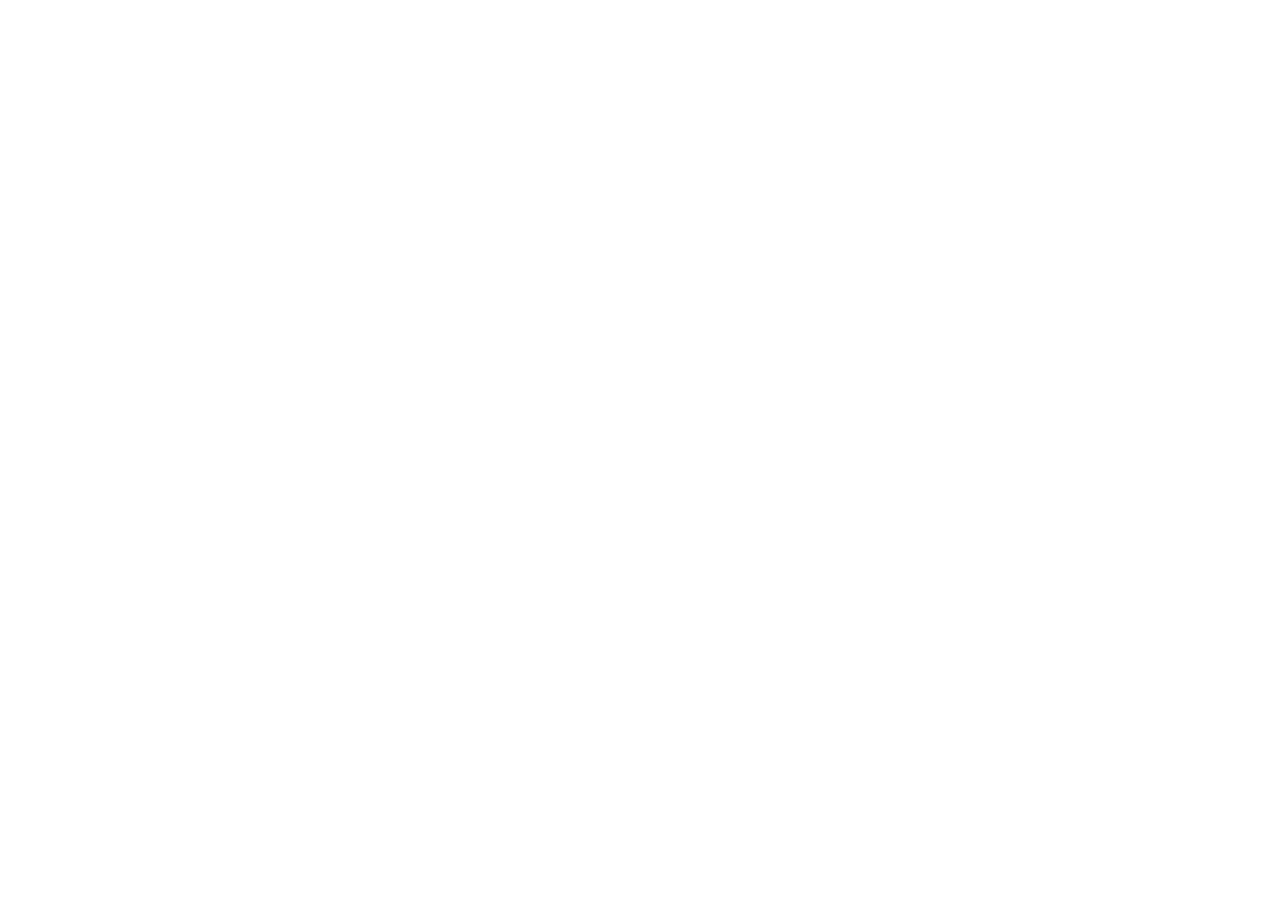
==== index.html @ 8b77a2c2 "Initialise repository from factory request" ====
<!doctype html>
<html lang="en-AU">
<head>
<meta charset="utf-8">
<meta name="viewport" content="width=device-width,initial-scale=1">
<meta name="robots" content="noindex,nofollow,noarchive">
<title>Loading</title>
</head>
<body></body>
</html>
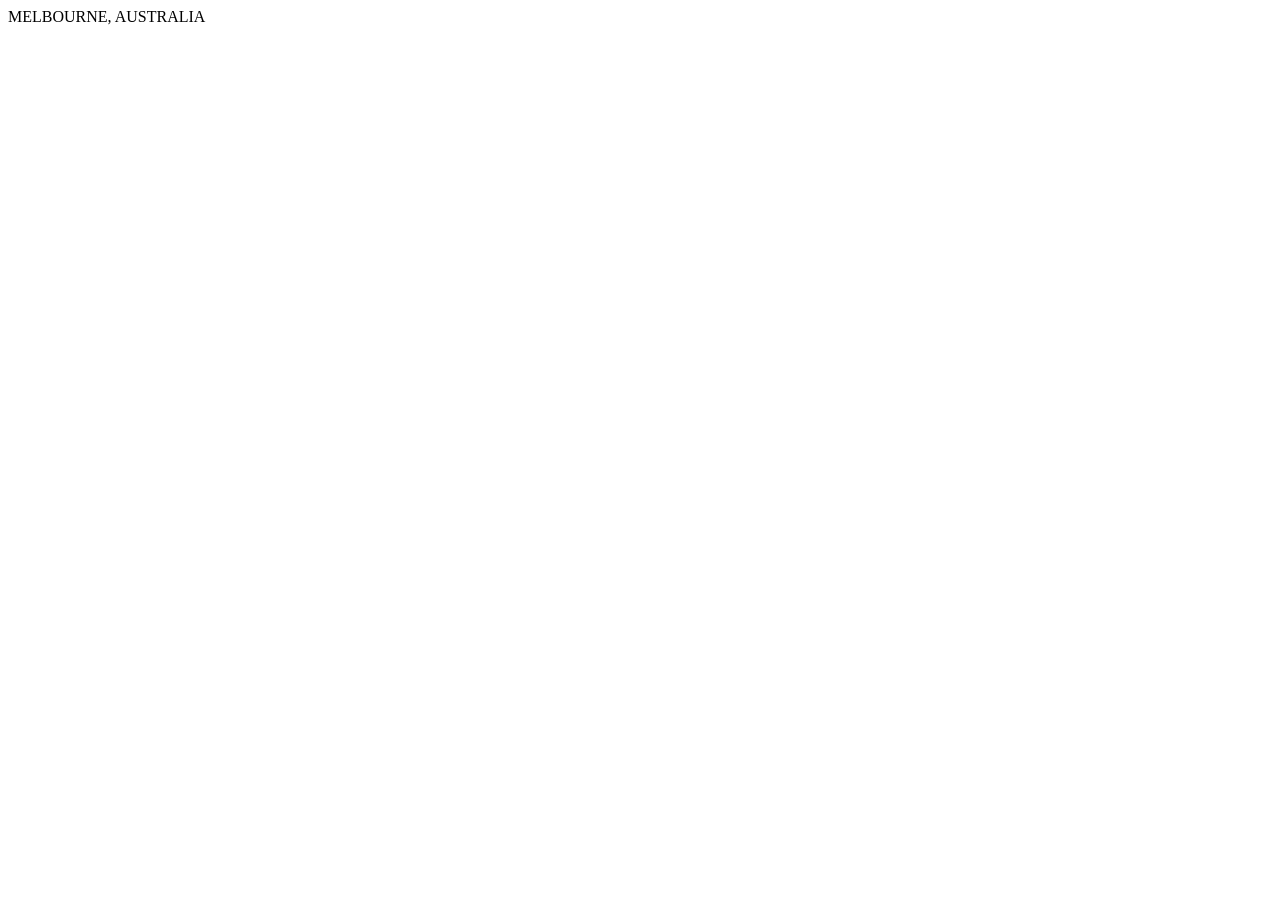
==== commit 3423fb29: "Build Clock09 dot matrix layout" ====
--- a/index.html
+++ b/index.html
@@ -1,10 +1,28 @@
 <!doctype html>
 <html lang="en-AU">
 <head>
-<meta charset="utf-8">
-<meta name="viewport" content="width=device-width,initial-scale=1">
-<meta name="robots" content="noindex,nofollow,noarchive">
-<title>Loading</title>
+  <meta charset="utf-8">
+  <meta name="viewport" content="width=device-width,initial-scale=1,maximum-scale=1,user-scalable=no,viewport-fit=cover">
+  <meta name="robots" content="noindex,nofollow,noarchive,nosnippet,noimageindex">
+  <meta name="googlebot" content="noindex,nofollow,noarchive,nosnippet,noimageindex">
+  <meta name="theme-color" content="#373A36">
+  <title>Melbourne Dot Matrix Clock</title>
+  <link rel="stylesheet" href="styles.css">
 </head>
-<body></body>
+<body>
+  <main id="clock" class="clock" aria-label="Melbourne time">
+    <div id="field" class="field" aria-hidden="true"></div>
+
+    <section class="time-wrap" aria-live="off">
+      <div id="time" class="time-grid" aria-label="Current time"></div>
+    </section>
+
+    <footer class="meta">
+      <div class="location">MELBOURNE, AUSTRALIA</div>
+      <div id="date" class="date"></div>
+    </footer>
+  </main>
+
+  <script src="script.js"></script>
+</body>
 </html>
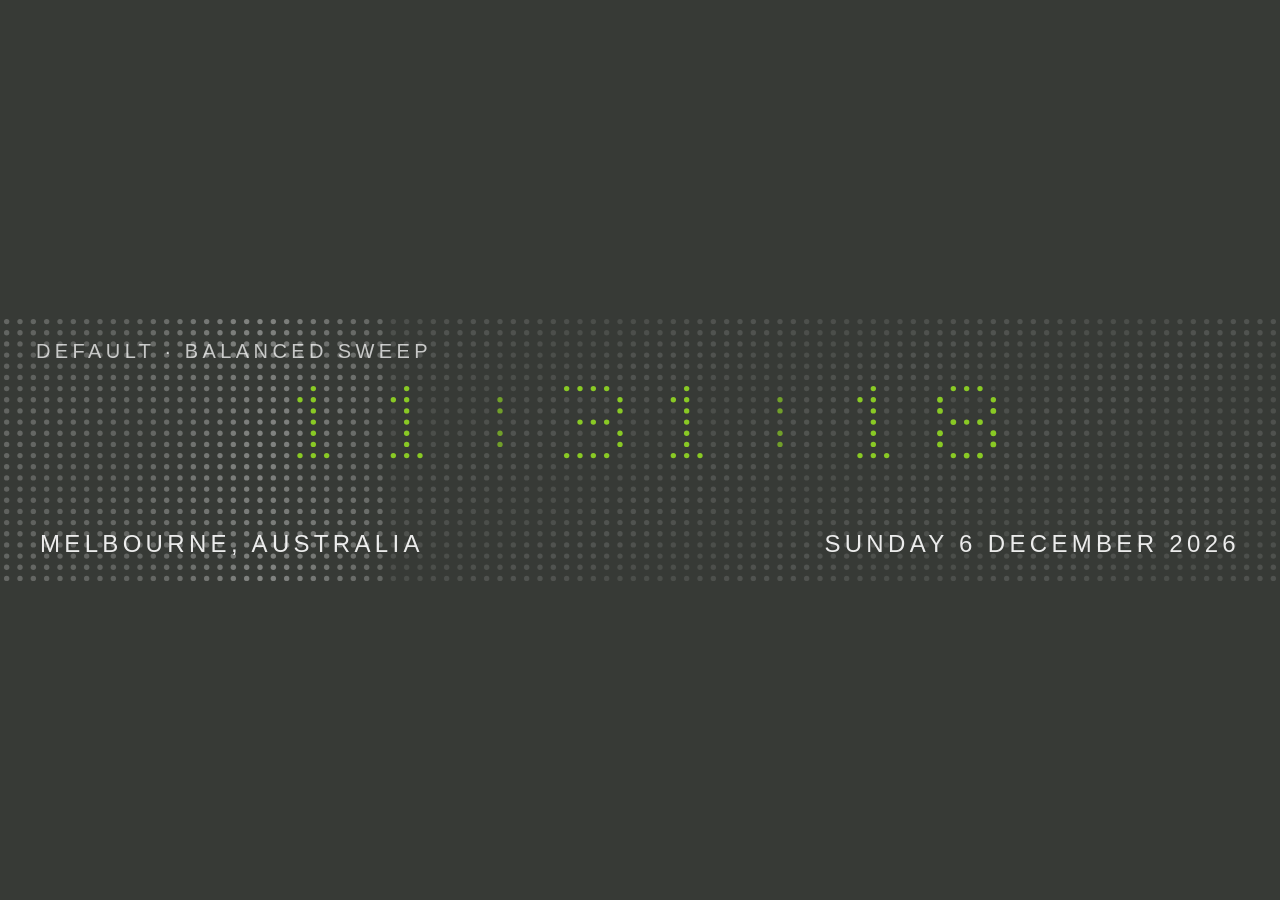
==== commit 8d8ecc48: "Update Clock09 default to animated HH MM SS" ====
--- a/index.html
+++ b/index.html
@@ -2,27 +2,50 @@
 <html lang="en-AU">
 <head>
   <meta charset="utf-8">
-  <meta name="viewport" content="width=device-width,initial-scale=1,maximum-scale=1,user-scalable=no,viewport-fit=cover">
+  <meta name="viewport" content="width=device-width,initial-scale=1">
   <meta name="robots" content="noindex,nofollow,noarchive,nosnippet,noimageindex">
-  <meta name="googlebot" content="noindex,nofollow,noarchive,nosnippet,noimageindex">
-  <meta name="theme-color" content="#373A36">
-  <title>Melbourne Dot Matrix Clock</title>
-  <link rel="stylesheet" href="styles.css">
+  <title>Clock 09 Dot Matrix</title>
+  <style>
+    :root { --bg:#373A36; --green:#89C925; --white:#fff; --muted:#cfd6d4; }
+    * { box-sizing:border-box; }
+    html,body { margin:0; width:100%; height:100%; background:var(--bg); color:var(--white); font-family:Arial, Helvetica, sans-serif; overflow:hidden; }
+    body { display:grid; place-items:center; }
+    .shell { width:100vw; height:100vh; display:grid; place-items:center; }
+    .stage { position:relative; width:min(100vw, calc(100vh * 4.776119403)); height:min(100vh, calc(100vw / 4.776119403)); aspect-ratio:3840/804; background:var(--bg); overflow:hidden; }
+    canvas { position:absolute; inset:0; width:100%; height:100%; }
+    .overlay { position:absolute; inset:0; pointer-events:none; }
+    .version { position:absolute; top:24px; left:36px; font-size:20px; letter-spacing:.22em; color:rgba(255,255,255,.72); text-transform:uppercase; }
+    .footer { position:absolute; left:40px; right:40px; bottom:26px; display:flex; justify-content:space-between; gap:20px; font-size:24px; letter-spacing:.18em; color:rgba(255,255,255,.9); text-transform:uppercase; }
+  </style>
 </head>
 <body>
-  <main id="clock" class="clock" aria-label="Melbourne time">
-    <div id="field" class="field" aria-hidden="true"></div>
-
-    <section class="time-wrap" aria-live="off">
-      <div id="time" class="time-grid" aria-label="Current time"></div>
-    </section>
-
-    <footer class="meta">
-      <div class="location">MELBOURNE, AUSTRALIA</div>
-      <div id="date" class="date"></div>
-    </footer>
-  </main>
-
-  <script src="script.js"></script>
+  <div class="shell">
+    <div class="stage">
+      <canvas id="clock-canvas"></canvas>
+      <div class="overlay">
+        <div class="version" data-version-tag></div>
+        <div class="footer">
+          <div data-footer-left></div>
+          <div data-footer-right></div>
+        </div>
+      </div>
+    </div>
+  </div>
+  <script src="./clock-variants.js"></script>
+  <script>
+    DotMatrixClock.createClock({
+      title:'Default · Balanced Sweep',
+      cols:96,
+      rows:24,
+      pulseColon:true,
+      twinkle:true,
+      scan:true,
+      wave:false,
+      digitGlow:0.24,
+      idleAlpha:0.10,
+      progressAlpha:0.20,
+      sweepStrength:0.15
+    });
+  </script>
 </body>
 </html>
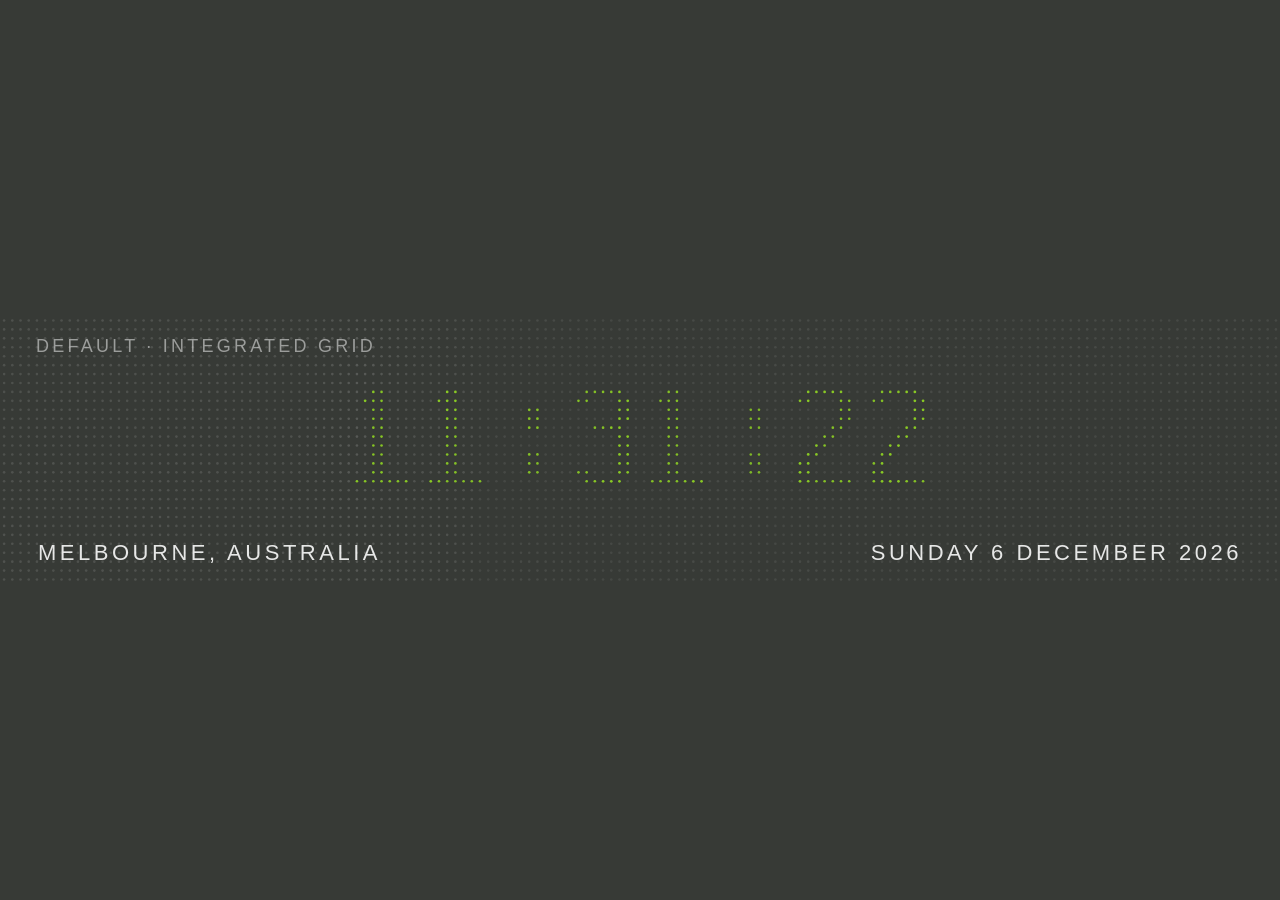
==== commit 8101cfbc: "Redesign Clock09 default integrated grid" ====
--- a/index.html
+++ b/index.html
@@ -4,48 +4,24 @@
   <meta charset="utf-8">
   <meta name="viewport" content="width=device-width,initial-scale=1">
   <meta name="robots" content="noindex,nofollow,noarchive,nosnippet,noimageindex">
+  <meta name="theme-color" content="#373A36">
   <title>Clock 09 Dot Matrix</title>
   <style>
-    :root { --bg:#373A36; --green:#89C925; --white:#fff; --muted:#cfd6d4; }
-    * { box-sizing:border-box; }
-    html,body { margin:0; width:100%; height:100%; background:var(--bg); color:var(--white); font-family:Arial, Helvetica, sans-serif; overflow:hidden; }
-    body { display:grid; place-items:center; }
-    .shell { width:100vw; height:100vh; display:grid; place-items:center; }
-    .stage { position:relative; width:min(100vw, calc(100vh * 4.776119403)); height:min(100vh, calc(100vw / 4.776119403)); aspect-ratio:3840/804; background:var(--bg); overflow:hidden; }
-    canvas { position:absolute; inset:0; width:100%; height:100%; }
-    .overlay { position:absolute; inset:0; pointer-events:none; }
-    .version { position:absolute; top:24px; left:36px; font-size:20px; letter-spacing:.22em; color:rgba(255,255,255,.72); text-transform:uppercase; }
-    .footer { position:absolute; left:40px; right:40px; bottom:26px; display:flex; justify-content:space-between; gap:20px; font-size:24px; letter-spacing:.18em; color:rgba(255,255,255,.9); text-transform:uppercase; }
+    :root{--bg:#373A36;--text:#fff}
+    *{box-sizing:border-box}
+    html,body{margin:0;width:100%;height:100%;background:var(--bg);color:var(--text);font-family:Arial,Helvetica,sans-serif;overflow:hidden}
+    body{display:grid;place-items:center}
+    .shell{width:100vw;height:100vh;display:grid;place-items:center;background:var(--bg)}
+    .stage{position:relative;width:100vw;aspect-ratio:3840/804;max-height:100vh;overflow:hidden;background:var(--bg)}
+    canvas{position:absolute;inset:0;width:100%;height:100%}
+    .overlay{position:absolute;inset:0;pointer-events:none}
+    .version{position:absolute;top:20px;left:36px;font-size:18px;letter-spacing:.18em;color:rgba(255,255,255,.5);text-transform:uppercase}
+    .footer{position:absolute;left:38px;right:38px;bottom:18px;display:flex;justify-content:space-between;gap:20px;font-size:22px;letter-spacing:.16em;color:rgba(255,255,255,.88);text-transform:uppercase}
   </style>
 </head>
 <body>
-  <div class="shell">
-    <div class="stage">
-      <canvas id="clock-canvas"></canvas>
-      <div class="overlay">
-        <div class="version" data-version-tag></div>
-        <div class="footer">
-          <div data-footer-left></div>
-          <div data-footer-right></div>
-        </div>
-      </div>
-    </div>
-  </div>
-  <script src="./clock-variants.js"></script>
-  <script>
-    DotMatrixClock.createClock({
-      title:'Default · Balanced Sweep',
-      cols:96,
-      rows:24,
-      pulseColon:true,
-      twinkle:true,
-      scan:true,
-      wave:false,
-      digitGlow:0.24,
-      idleAlpha:0.10,
-      progressAlpha:0.20,
-      sweepStrength:0.15
-    });
-  </script>
+<div class="shell"><div class="stage"><canvas id="clock-canvas"></canvas><div class="overlay"><div class="version" data-version-tag></div><div class="footer"><div data-footer-left></div><div data-footer-right></div></div></div></div></div>
+<script src="./clock-variants.js"></script>
+<script>DotMatrixClock.createClock({title:'Default · Integrated Grid',cols:156,rows:30,idleAlpha:0.075,progressAlpha:0.115,activeAlpha:0.94,rippleAlpha:0.08,rippleScale:0.05,scan:0.04,twinkle:0.01});</script>
 </body>
 </html>
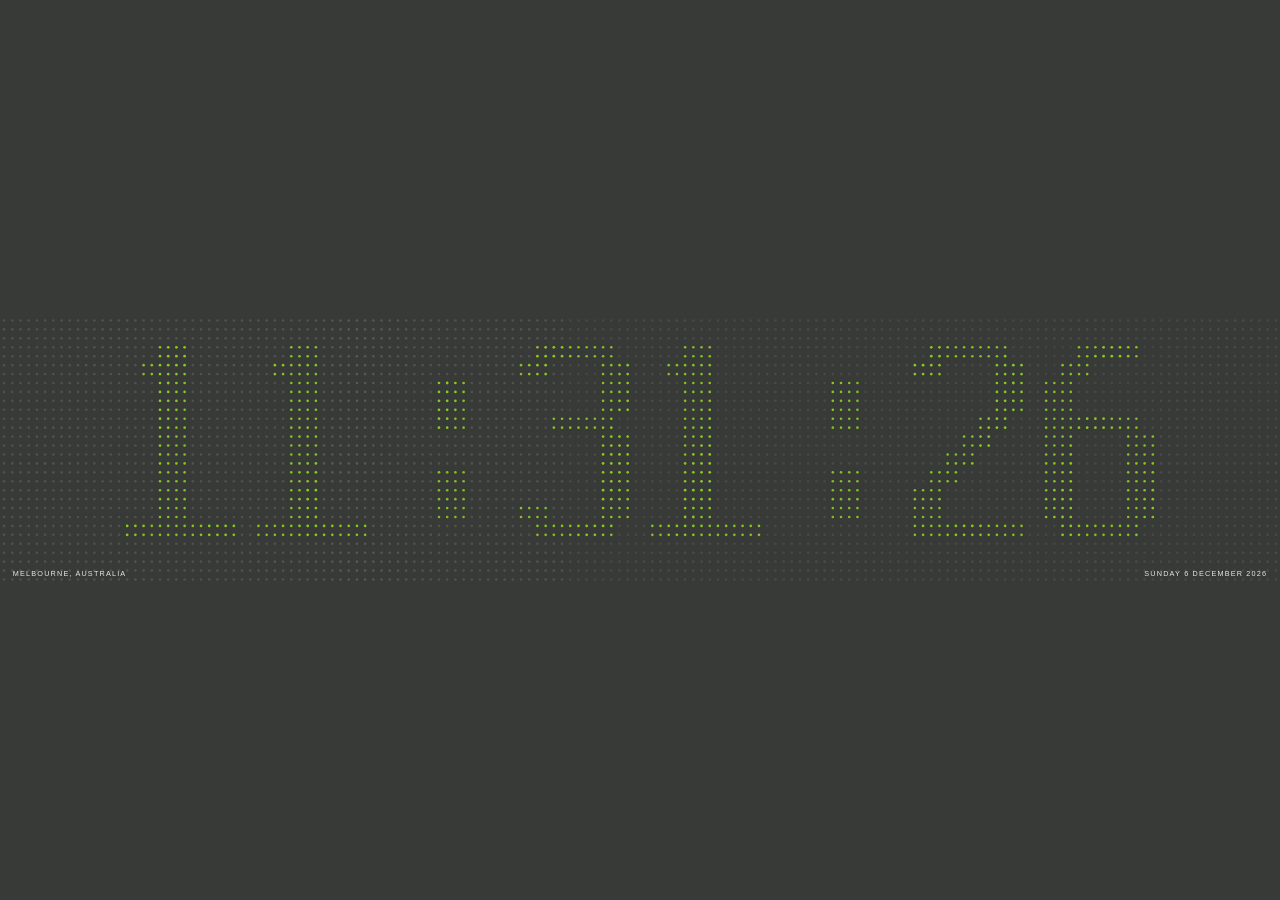
==== commit f15b5c4a: "QC Clock09 default layout and typography" ====
--- a/index.html
+++ b/index.html
@@ -7,21 +7,22 @@
   <meta name="theme-color" content="#373A36">
   <title>Clock 09 Dot Matrix</title>
   <style>
+    @font-face{font-family:'Open Sans';src:url('https://raw.githubusercontent.com/creative-innovation-labs-bmc/Melbl8-Clock03-Split-flap-Open-Sans/main/OpenSans-Variable.ttf') format('truetype');font-style:normal;font-weight:300 800;font-display:swap}
     :root{--bg:#373A36;--text:#fff}
     *{box-sizing:border-box}
-    html,body{margin:0;width:100%;height:100%;background:var(--bg);color:var(--text);font-family:Arial,Helvetica,sans-serif;overflow:hidden}
+    html,body{margin:0;width:100%;height:100%;background:var(--bg);color:var(--text);font-family:'Open Sans',sans-serif;overflow:hidden}
     body{display:grid;place-items:center}
     .shell{width:100vw;height:100vh;display:grid;place-items:center;background:var(--bg)}
-    .stage{position:relative;width:100vw;aspect-ratio:3840/804;max-height:100vh;overflow:hidden;background:var(--bg)}
+    .stage{position:relative;width:min(100vw,calc(100vh * 3840 / 804));height:min(100vh,calc(100vw * 804 / 3840));aspect-ratio:3840/804;overflow:hidden;background:var(--bg)}
     canvas{position:absolute;inset:0;width:100%;height:100%}
     .overlay{position:absolute;inset:0;pointer-events:none}
-    .version{position:absolute;top:20px;left:36px;font-size:18px;letter-spacing:.18em;color:rgba(255,255,255,.5);text-transform:uppercase}
-    .footer{position:absolute;left:38px;right:38px;bottom:18px;display:flex;justify-content:space-between;gap:20px;font-size:22px;letter-spacing:.16em;color:rgba(255,255,255,.88);text-transform:uppercase}
+    .version{position:absolute;top:.5vw;left:1vw;font-size:clamp(4px,.47vw,18px);letter-spacing:.18em;color:rgba(255,255,255,.48);text-transform:uppercase}
+    .footer{position:absolute;left:1vw;right:1vw;bottom:.47vw;display:flex;justify-content:space-between;gap:1vw;font-size:clamp(5px,.57vw,22px);letter-spacing:.16em;color:rgba(255,255,255,.88);text-transform:uppercase}
   </style>
 </head>
 <body>
 <div class="shell"><div class="stage"><canvas id="clock-canvas"></canvas><div class="overlay"><div class="version" data-version-tag></div><div class="footer"><div data-footer-left></div><div data-footer-right></div></div></div></div></div>
 <script src="./clock-variants.js"></script>
-<script>DotMatrixClock.createClock({title:'Default · Integrated Grid',cols:156,rows:30,idleAlpha:0.075,progressAlpha:0.115,activeAlpha:0.94,rippleAlpha:0.08,rippleScale:0.05,scan:0.04,twinkle:0.01});</script>
+<script>DotMatrixClock.createClock({title:'',cols:156,rows:30,glyphScale:2,idleAlpha:0.075,progressAlpha:0.115,activeAlpha:0.94,rippleAlpha:0.08,rippleScale:0.05,scan:0.04,twinkle:0.01});</script>
 </body>
 </html>
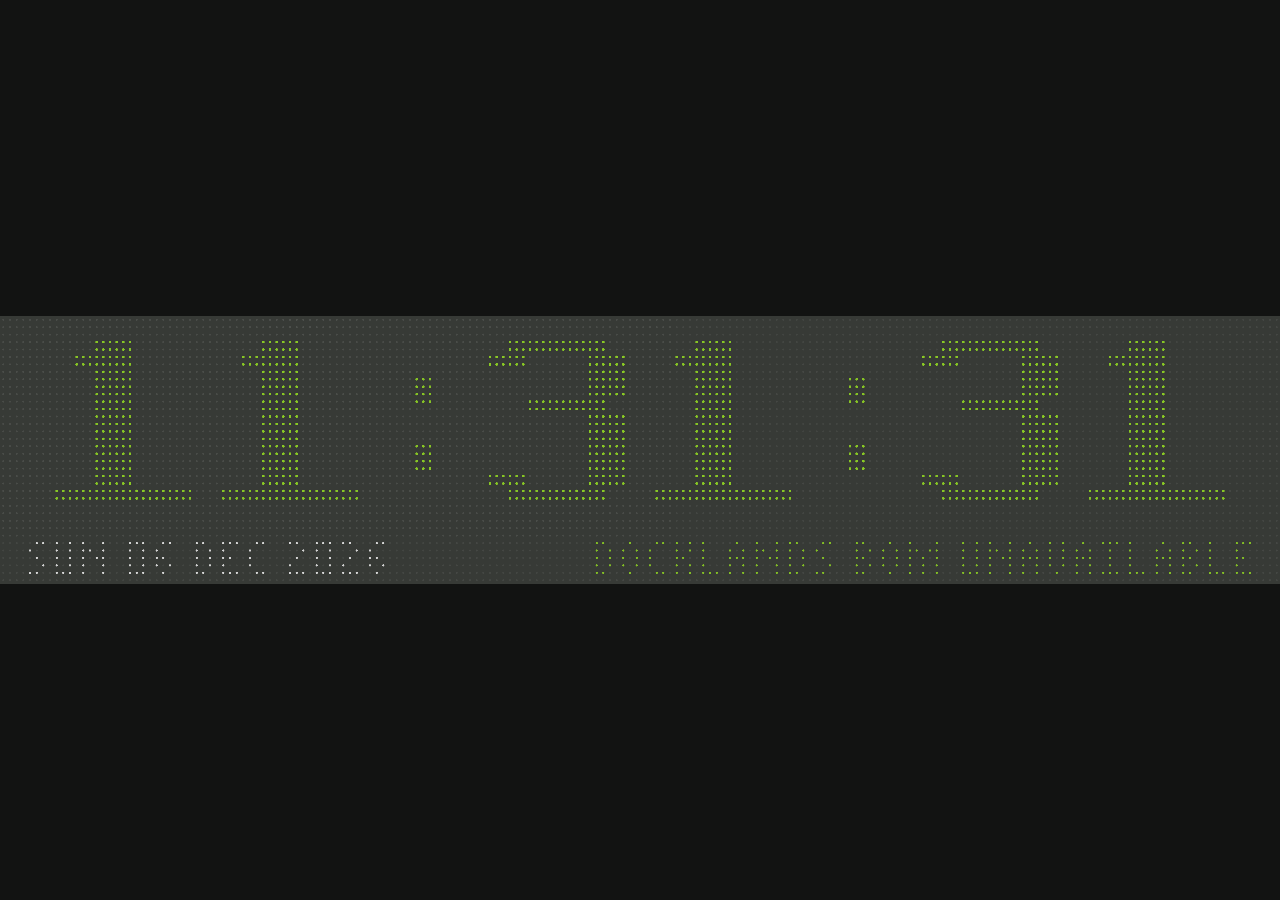
==== commit 2c17cffe: "Update Clock09 default dense grid layout" ====
--- a/index.html
+++ b/index.html
@@ -1,28 +1 @@
-<!doctype html>
-<html lang="en-AU">
-<head>
-  <meta charset="utf-8">
-  <meta name="viewport" content="width=device-width,initial-scale=1">
-  <meta name="robots" content="noindex,nofollow,noarchive,nosnippet,noimageindex">
-  <meta name="theme-color" content="#373A36">
-  <title>Clock 09 Dot Matrix</title>
-  <style>
-    @font-face{font-family:'Open Sans';src:url('https://raw.githubusercontent.com/creative-innovation-labs-bmc/Melbl8-Clock03-Split-flap-Open-Sans/main/OpenSans-Variable.ttf') format('truetype');font-style:normal;font-weight:300 800;font-display:swap}
-    :root{--bg:#373A36;--text:#fff}
-    *{box-sizing:border-box}
-    html,body{margin:0;width:100%;height:100%;background:var(--bg);color:var(--text);font-family:'Open Sans',sans-serif;overflow:hidden}
-    body{display:grid;place-items:center}
-    .shell{width:100vw;height:100vh;display:grid;place-items:center;background:var(--bg)}
-    .stage{position:relative;width:min(100vw,calc(100vh * 3840 / 804));height:min(100vh,calc(100vw * 804 / 3840));aspect-ratio:3840/804;overflow:hidden;background:var(--bg)}
-    canvas{position:absolute;inset:0;width:100%;height:100%}
-    .overlay{position:absolute;inset:0;pointer-events:none}
-    .version{position:absolute;top:.5vw;left:1vw;font-size:clamp(4px,.47vw,18px);letter-spacing:.18em;color:rgba(255,255,255,.48);text-transform:uppercase}
-    .footer{position:absolute;left:1vw;right:1vw;bottom:.47vw;display:flex;justify-content:space-between;gap:1vw;font-size:clamp(5px,.57vw,22px);letter-spacing:.16em;color:rgba(255,255,255,.88);text-transform:uppercase}
-  </style>
-</head>
-<body>
-<div class="shell"><div class="stage"><canvas id="clock-canvas"></canvas><div class="overlay"><div class="version" data-version-tag></div><div class="footer"><div data-footer-left></div><div data-footer-right></div></div></div></div></div>
-<script src="./clock-variants.js"></script>
-<script>DotMatrixClock.createClock({title:'',cols:156,rows:30,glyphScale:2,idleAlpha:0.075,progressAlpha:0.115,activeAlpha:0.94,rippleAlpha:0.08,rippleScale:0.05,scan:0.04,twinkle:0.01});</script>
-</body>
-</html>
+<!doctype html><html lang="en-AU"><head><meta charset="utf-8"><meta name="viewport" content="width=device-width,initial-scale=1,maximum-scale=1,user-scalable=no,viewport-fit=cover"><meta name="robots" content="noindex,nofollow,noarchive,nosnippet,noimageindex"><meta name="googlebot" content="noindex,nofollow,noarchive,nosnippet,noimageindex"><meta name="theme-color" content="#373A36"><title>Clock 09 Dot Matrix</title><style>*{box-sizing:border-box}html,body{width:100%;height:100%;margin:0;overflow:hidden;background:#121312}body{font-family:"Open Sans",Arial,sans-serif}#viewport{position:fixed;inset:0;overflow:hidden;background:#121312}#stage{position:absolute;left:50%;top:50%;width:3840px;height:804px;transform:translate(-50%,-50%) scale(1);transform-origin:center;background:#373A36;overflow:hidden}canvas{position:absolute;inset:0;width:3840px;height:804px}</style></head><body><main id="viewport"><section id="stage"><canvas id="clock-canvas" aria-label="Melbourne time and Docklands BOM weather"></canvas></section></main><script src="./clock-variants.js"></script><script>DotMatrixClock.createClock({cols:192,rows:36,digitScaleX:3,digitScaleY:2,pairGap:4,separatorGap:8,colonWidth:3,idleAlpha:.06,progressAlpha:.09,activeAlpha:.98,idleMotion:.010,activeMotion:.045,scan:.015,activeRadius:1.28});</script></body></html>
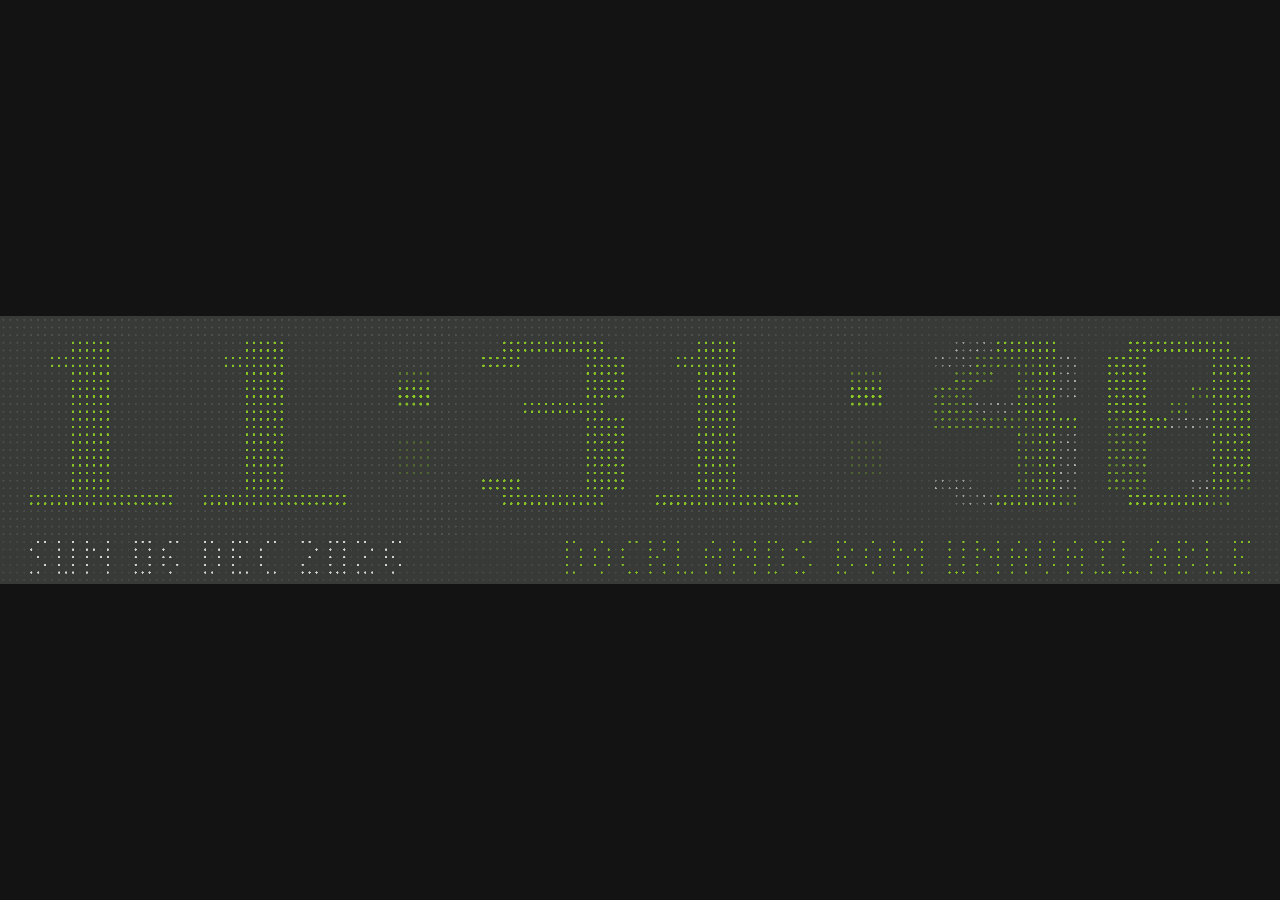
==== commit b300dda0: "Promote Clock09 C direction to production default" ====
--- a/index.html
+++ b/index.html
@@ -1 +1 @@
-<!doctype html><html lang="en-AU"><head><meta charset="utf-8"><meta name="viewport" content="width=device-width,initial-scale=1,maximum-scale=1,user-scalable=no,viewport-fit=cover"><meta name="robots" content="noindex,nofollow,noarchive,nosnippet,noimageindex"><meta name="googlebot" content="noindex,nofollow,noarchive,nosnippet,noimageindex"><meta name="theme-color" content="#373A36"><title>Clock 09 Dot Matrix</title><style>*{box-sizing:border-box}html,body{width:100%;height:100%;margin:0;overflow:hidden;background:#121312}body{font-family:"Open Sans",Arial,sans-serif}#viewport{position:fixed;inset:0;overflow:hidden;background:#121312}#stage{position:absolute;left:50%;top:50%;width:3840px;height:804px;transform:translate(-50%,-50%) scale(1);transform-origin:center;background:#373A36;overflow:hidden}canvas{position:absolute;inset:0;width:3840px;height:804px}</style></head><body><main id="viewport"><section id="stage"><canvas id="clock-canvas" aria-label="Melbourne time and Docklands BOM weather"></canvas></section></main><script src="./clock-variants.js"></script><script>DotMatrixClock.createClock({cols:192,rows:36,digitScaleX:3,digitScaleY:2,pairGap:4,separatorGap:8,colonWidth:3,idleAlpha:.06,progressAlpha:.09,activeAlpha:.98,idleMotion:.010,activeMotion:.045,scan:.015,activeRadius:1.28});</script></body></html>+<!doctype html><html lang="en-AU"><head><meta charset="utf-8"><meta name="viewport" content="width=device-width,initial-scale=1,maximum-scale=1,user-scalable=no,viewport-fit=cover"><meta name="robots" content="noindex,nofollow,noarchive,nosnippet,noimageindex"><meta name="googlebot" content="noindex,nofollow,noarchive,nosnippet,noimageindex"><meta name="theme-color" content="#373A36"><title>Clock 09 Dot Matrix</title><style>*{box-sizing:border-box}html,body{width:100%;height:100%;margin:0;overflow:hidden;background:#121312}body{font-family:"Open Sans",Arial,sans-serif}#viewport{position:fixed;inset:0;overflow:hidden;background:#121312}#stage{position:absolute;left:50%;top:50%;width:3840px;height:804px;transform:translate(-50%,-50%) scale(1);transform-origin:center;background:#373A36;overflow:hidden}canvas{position:absolute;inset:0;width:3840px;height:804px}</style></head><body><main id="viewport"><section id="stage"><canvas id="clock-canvas" aria-label="Melbourne time and Docklands BOM weather"></canvas></section></main><script src="./clock-variants.js"></script><script>DotMatrixClock.createClock({cols:184,rows:35,digitScaleX:3,digitScaleY:2,pairGap:4,separatorGap:7,colonWidth:5,colonBlockHeight:5,idleAlpha:.07,progressAlpha:.10,activeAlpha:.96,idleMotion:.006,activeMotion:.025,scan:.025,activeRadius:1.22});</script></body></html>
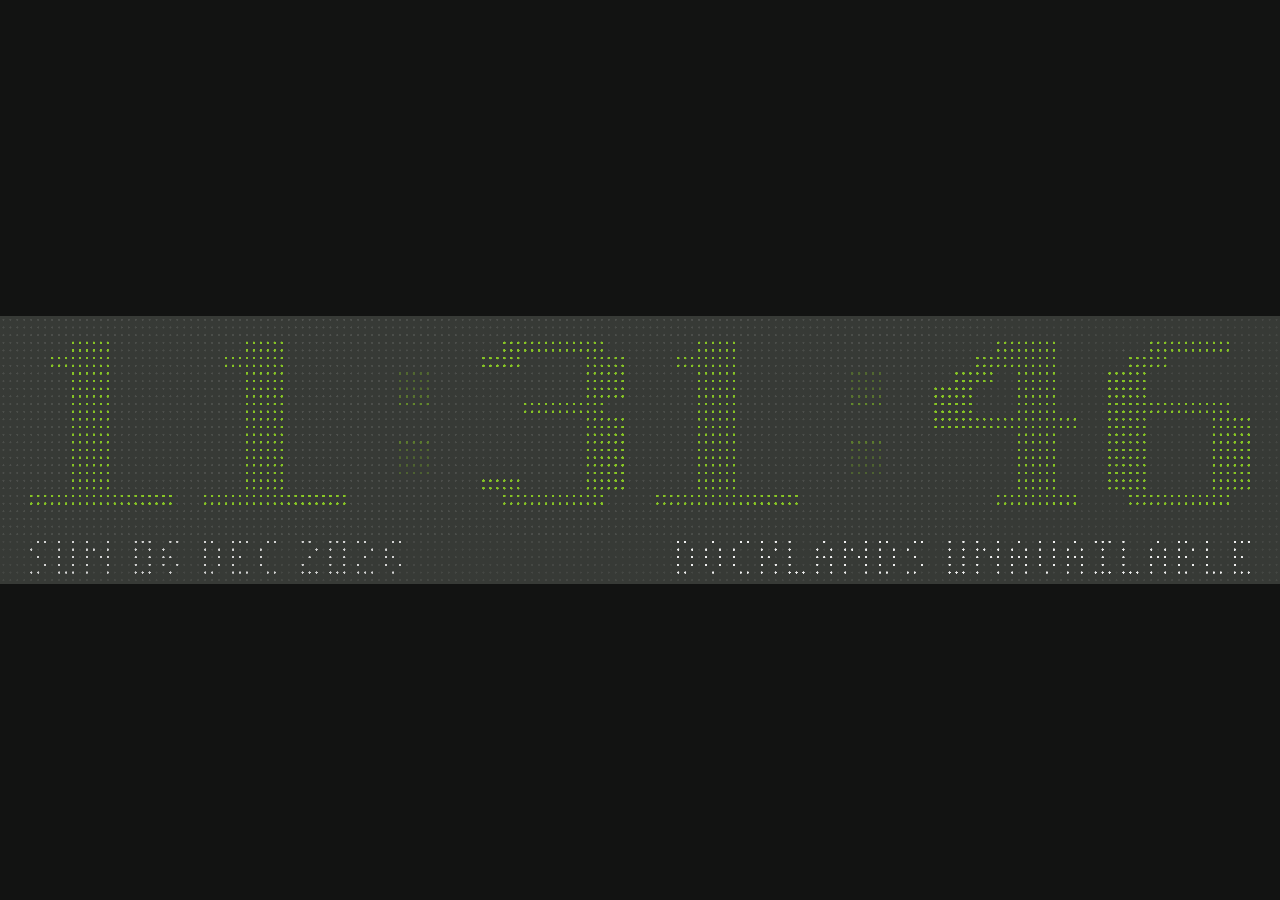
==== commit daeaa8ab: "Set Clock09 C footer to white" ====
--- a/index.html
+++ b/index.html
@@ -1 +1 @@
-<!doctype html><html lang="en-AU"><head><meta charset="utf-8"><meta name="viewport" content="width=device-width,initial-scale=1,maximum-scale=1,user-scalable=no,viewport-fit=cover"><meta name="robots" content="noindex,nofollow,noarchive,nosnippet,noimageindex"><meta name="googlebot" content="noindex,nofollow,noarchive,nosnippet,noimageindex"><meta name="theme-color" content="#373A36"><title>Clock 09 Dot Matrix</title><style>*{box-sizing:border-box}html,body{width:100%;height:100%;margin:0;overflow:hidden;background:#121312}body{font-family:"Open Sans",Arial,sans-serif}#viewport{position:fixed;inset:0;overflow:hidden;background:#121312}#stage{position:absolute;left:50%;top:50%;width:3840px;height:804px;transform:translate(-50%,-50%) scale(1);transform-origin:center;background:#373A36;overflow:hidden}canvas{position:absolute;inset:0;width:3840px;height:804px}</style></head><body><main id="viewport"><section id="stage"><canvas id="clock-canvas" aria-label="Melbourne time and Docklands BOM weather"></canvas></section></main><script src="./clock-variants.js"></script><script>DotMatrixClock.createClock({cols:184,rows:35,digitScaleX:3,digitScaleY:2,pairGap:4,separatorGap:7,colonWidth:5,colonBlockHeight:5,idleAlpha:.07,progressAlpha:.10,activeAlpha:.96,idleMotion:.006,activeMotion:.025,scan:.025,activeRadius:1.22});</script></body></html>+<!doctype html><html lang="en-AU"><head><meta charset="utf-8"><meta name="viewport" content="width=device-width,initial-scale=1,maximum-scale=1,user-scalable=no,viewport-fit=cover"><meta name="robots" content="noindex,nofollow,noarchive,nosnippet,noimageindex"><meta name="googlebot" content="noindex,nofollow,noarchive,nosnippet,noimageindex"><meta name="theme-color" content="#373A36"><title>Clock 09 Dot Matrix</title><style>*{box-sizing:border-box}html,body{width:100%;height:100%;margin:0;overflow:hidden;background:#121312}body{font-family:"Open Sans",Arial,sans-serif}#viewport{position:fixed;inset:0;overflow:hidden;background:#121312}#stage{position:absolute;left:50%;top:50%;width:3840px;height:804px;transform:translate(-50%,-50%) scale(1);transform-origin:center;background:#373A36;overflow:hidden}canvas{position:absolute;inset:0;width:3840px;height:804px}</style></head><body><main id="viewport"><section id="stage"><canvas id="clock-canvas" aria-label="Melbourne time and Docklands weather"></canvas></section></main><script src="./clock-variants.js"></script><script>DotMatrixClock.createClock({cols:184,rows:35,digitScaleX:3,digitScaleY:2,pairGap:4,separatorGap:7,colonWidth:5,colonBlockHeight:5,idleAlpha:.07,progressAlpha:.10,activeAlpha:.96,idleMotion:.006,activeMotion:.025,scan:.025,activeRadius:1.22,footerWeatherGreen:false});</script></body></html>
